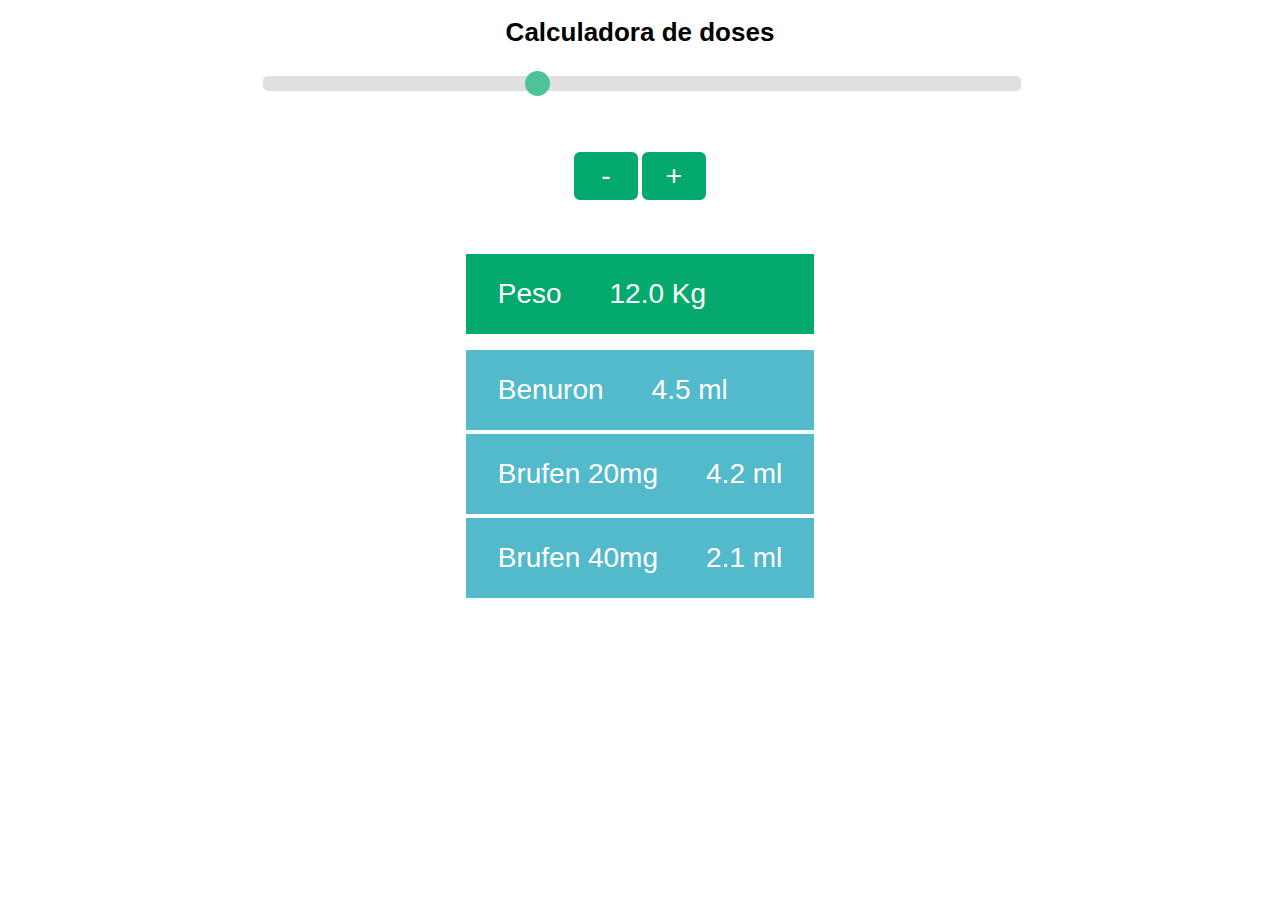
==== index.html @ f76f481a "Renamed html to index.hmtl" ====
<!DOCTYPE html>
<html>

<head>
    <link rel="stylesheet" href="calcdose.css">
</head>

<body>
    <h1>Calculadora de doses</h1>

    <div class="slidecontainer">
        <input class="slider" id="weightRange" type="range" min="20" max="300" value="120">
    </div>
    <div class="buttoncontainer">
        <div id="dec" class="button">-</div>
        <div id="inc" class="button">+</div>
    </div>
    <div class="tablecontainer">
        <div class="weightrow">
            <div class="display">Peso</div>
            <div class="display"><span id="weightDisplay"></span>&nbsp;Kg</div>
        </div>
        <div class="displayrow">
            <div class="display">Benuron</div>
            <div class="display"><span id="benuronDisplay"></span>&nbsp;ml</div>
        </div>
        <div class="displayrow">
            <div class="display">Brufen 20mg</div>
            <div class="display"><span id="brufen20Display"></span>&nbsp;ml</div>
        </div>
        <div class="displayrow">
            <div class="display">Brufen 40mg</div>
            <div class="display"><span id="brufen40Display"></span>&nbsp;ml</div>
        </div>
    </div>
    <script src="calcdose.js"></script>
</body>

</html>
---- calcdose.css ----
h1 {
    text-align: center;
}

body {
    font-size: small;
    font-family: sans-serif;
}

.slidecontainer {
    width: 60%;
    margin-left: auto;
    margin-right: auto;
    padding: 8px 8px;
    vertical-align: middle;
}

.slider {
    -webkit-appearance: none;
    appearance: none;
    width: 100%;
    height: 15px;
    border-radius: 5px;
    background: #d3d3d3;
    outline: none;
    opacity: 0.7;
    -webkit-transition: .2s;
    transition: opacity .2s;
}

.slider:hover {
    opacity: 1;
}

.slider::-webkit-slider-thumb {
    -webkit-appearance: none;
    appearance: none;
    width: 25px;
    height: 25px;
    border-radius: 50%;
    background: #04AA6D;
    cursor: pointer;
}

.slider::-moz-range-thumb {
    width: 25px;
    height: 25px;
    border-radius: 50%;
    background: #04AA6D;
    cursor: pointer;
}

.buttoncontainer {
    width: 60%;
    margin: auto;
    display: flex;
    justify-content: center;
    padding: 48px;
}

.button {
    background-color: #04AA6D;
    border: 2px solid white;
    border-radius: 8px;
    color: white;
    padding: 8px 8px;
    text-align: center;
    text-decoration: none;
    font-size: 28px;
    width: 48px;
}

.button:hover {
    background-color: white;
    border: 2px solid #04AA6D;
    border-radius: 8px;
    color: #04AA6D;
    cursor: pointer;
}

.tablecontainer {
    display: table;
    max-width: fit-content;
    margin-left: auto;
    margin-right: auto;
}

.weightrow {
    background-color: #04AA6D;
    color: white;
    padding: 8px 8px;
    text-align: center;
    font-size: 28px;
    margin: 4px;
    margin-bottom: 16px;
}

.displayrow {
    background-color: #53bacc;
    color: white;
    padding: 8px 8px;
    text-align: center;
    font-size: 28px;
    margin: 4px;
}

.display {
    min-width: 100%;
    padding: 16px 24px;
    display: table-cell;
}
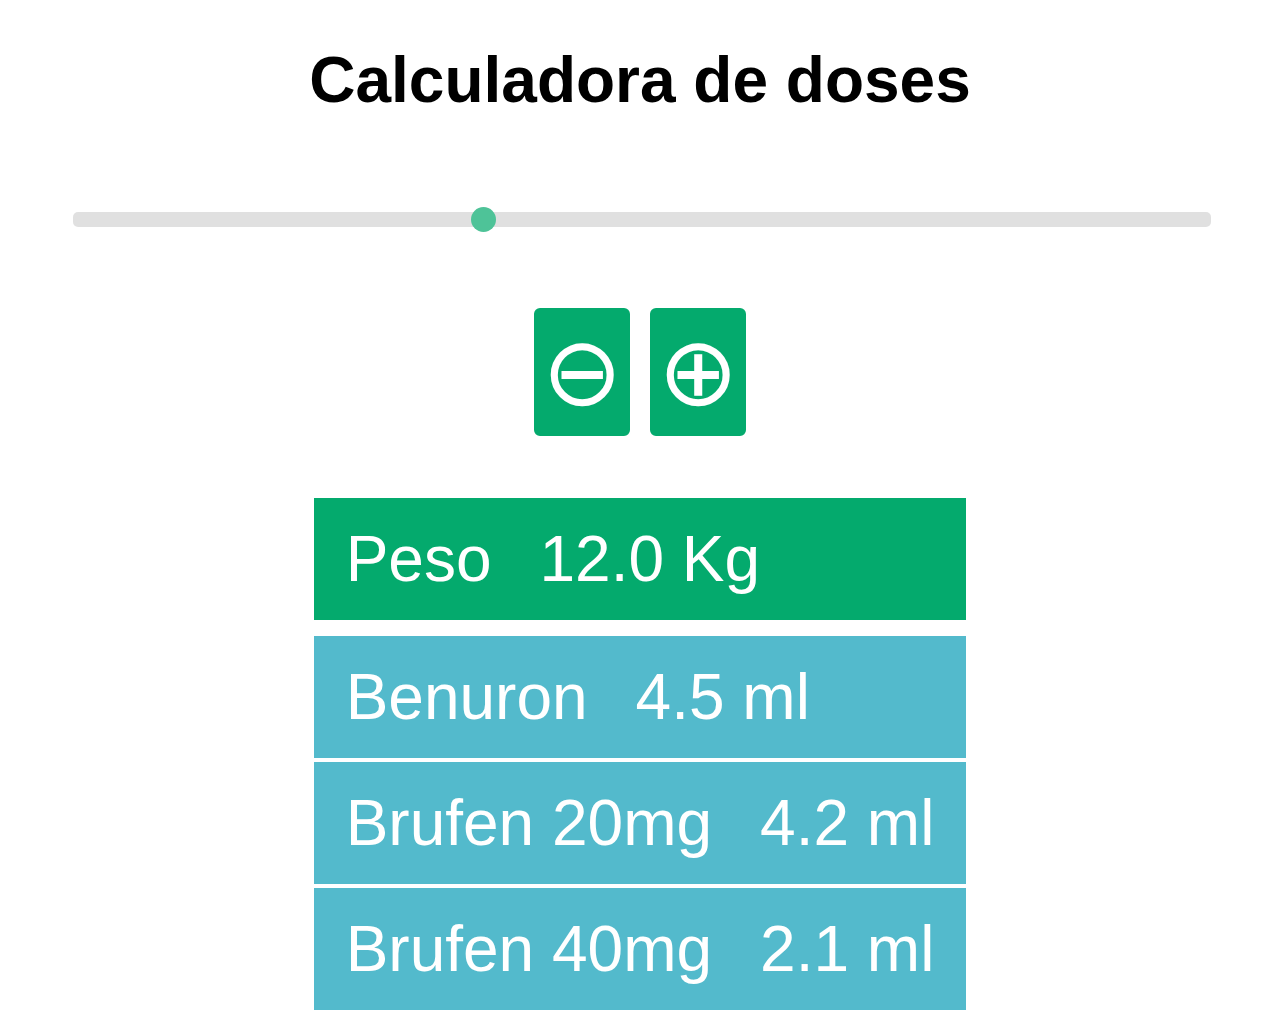
==== commit a8cc1414: "Cosmetic" ====
--- a/index.html
+++ b/index.html
@@ -12,8 +12,8 @@
         <input class="slider" id="weightRange" type="range" min="20" max="300" value="120">
     </div>
     <div class="buttoncontainer">
-        <div id="dec" class="button">-</div>
-        <div id="inc" class="button">+</div>
+        <div id="dec" class="button">&#8854;</div>
+        <div id="inc" class="button">&#8853;</div>
     </div>
     <div class="tablecontainer">
         <div class="weightrow">
--- a/calcdose.css
+++ b/calcdose.css
@@ -1,14 +1,15 @@
 h1 {
     text-align: center;
+    font-size: 64px;
 }
 
 body {
-    font-size: small;
+    font-size: 64px;
     font-family: sans-serif;
 }
 
 .slidecontainer {
-    width: 60%;
+    width: 90%;
     margin-left: auto;
     margin-right: auto;
     padding: 8px 8px;
@@ -51,7 +52,7 @@
 }
 
 .buttoncontainer {
-    width: 60%;
+    width: 90%;
     margin: auto;
     display: flex;
     justify-content: center;
@@ -64,10 +65,11 @@
     border-radius: 8px;
     color: white;
     padding: 8px 8px;
+    margin: 8px;
     text-align: center;
     text-decoration: none;
-    font-size: 28px;
-    width: 48px;
+    font-size: 96px;
+    /* width: px; */
 }
 
 .button:hover {
@@ -90,7 +92,6 @@
     color: white;
     padding: 8px 8px;
     text-align: center;
-    font-size: 28px;
     margin: 4px;
     margin-bottom: 16px;
 }
@@ -100,7 +101,6 @@
     color: white;
     padding: 8px 8px;
     text-align: center;
-    font-size: 28px;
     margin: 4px;
 }
 
@@ -108,4 +108,18 @@
     min-width: 100%;
     padding: 16px 24px;
     display: table-cell;
-}+}
+
+/*
+@media screen and (max-width: 799px) {
+    body {
+        font-size: x-large;
+    }
+}
+
+@media screen and (min-width: 800px) {
+    body {
+        font-size: xx-large;
+    }
+}
+*/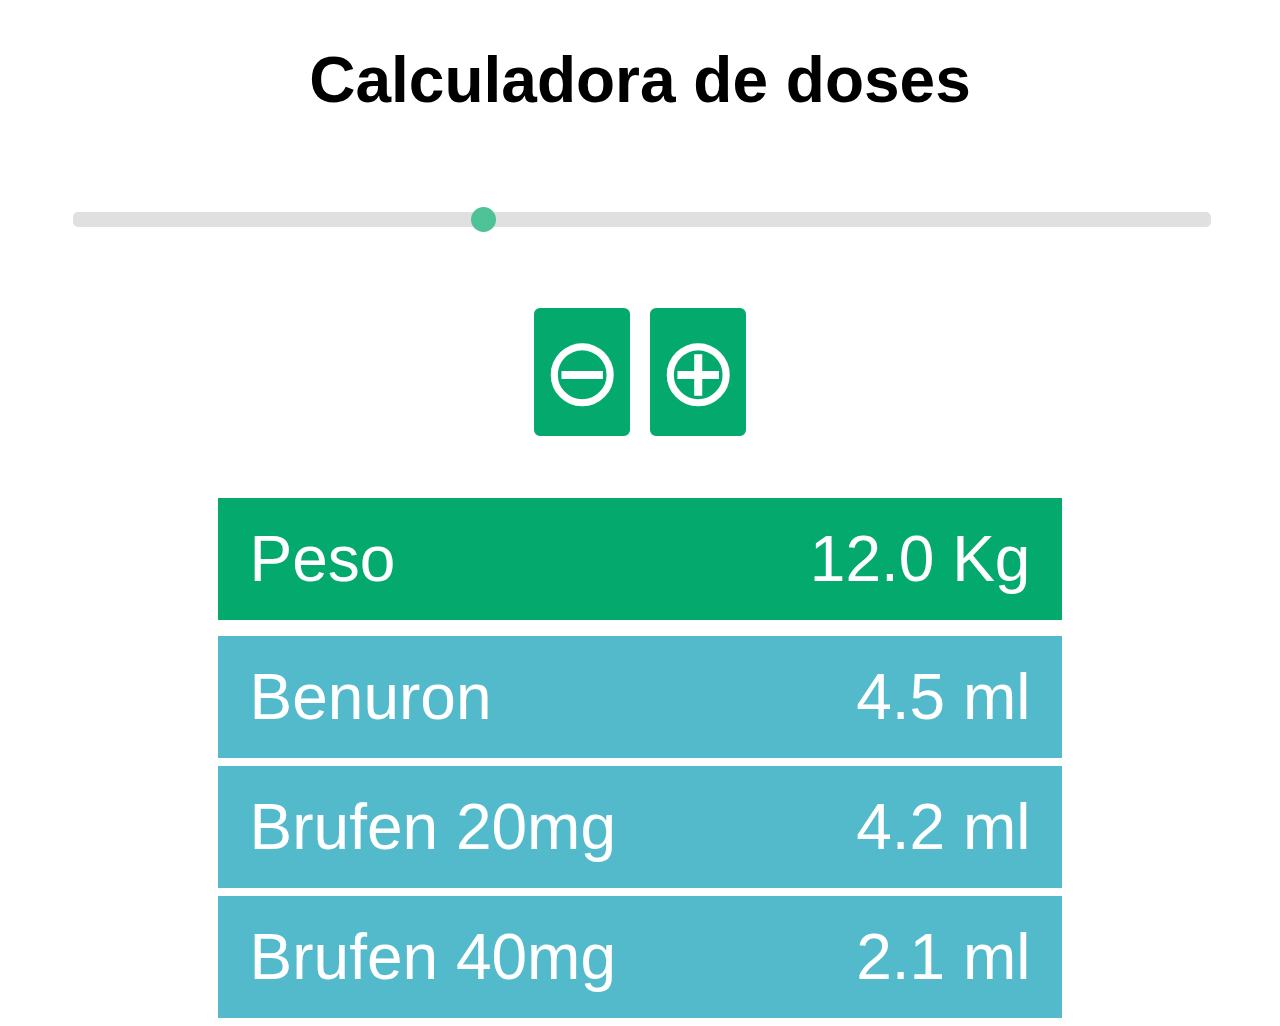
==== commit 4b5af850: "CSS fixes" ====
--- a/index.html
+++ b/index.html
@@ -18,19 +18,19 @@
     <div class="tablecontainer">
         <div class="weightrow">
             <div class="display">Peso</div>
-            <div class="display"><span id="weightDisplay"></span>&nbsp;Kg</div>
+            <div class="displayres"><span id="weightDisplay"></span>&nbsp;Kg</div>
         </div>
         <div class="displayrow">
             <div class="display">Benuron</div>
-            <div class="display"><span id="benuronDisplay"></span>&nbsp;ml</div>
+            <div class="displayres"><span id="benuronDisplay"></span>&nbsp;ml</div>
         </div>
         <div class="displayrow">
             <div class="display">Brufen 20mg</div>
-            <div class="display"><span id="brufen20Display"></span>&nbsp;ml</div>
+            <div class="displayres"><span id="brufen20Display"></span>&nbsp;ml</div>
         </div>
         <div class="displayrow">
             <div class="display">Brufen 40mg</div>
-            <div class="display"><span id="brufen40Display"></span>&nbsp;ml</div>
+            <div class="displayres"><span id="brufen40Display"></span>&nbsp;ml</div>
         </div>
     </div>
     <script src="calcdose.js"></script>
--- a/calcdose.css
+++ b/calcdose.css
@@ -81,33 +81,43 @@
 }
 
 .tablecontainer {
-    display: table;
     max-width: fit-content;
     margin-left: auto;
     margin-right: auto;
 }
 
 .weightrow {
+    display: grid;
+    grid-template-columns: 1fr 1fr;
     background-color: #04AA6D;
     color: white;
     padding: 8px 8px;
-    text-align: center;
     margin: 4px;
     margin-bottom: 16px;
 }
 
 .displayrow {
+    display: grid;
+    grid-template-columns: 1fr 1fr;
     background-color: #53bacc;
     color: white;
     padding: 8px 8px;
-    text-align: center;
     margin: 4px;
+    margin-bottom: 8px;
 }
 
 .display {
-    min-width: 100%;
+    /*min-width: 100%;*/
     padding: 16px 24px;
-    display: table-cell;
+    display: inline-block;
+    text-align: left;
+}
+
+.displayres {
+    /*min-width: 100%;*/
+    padding: 16px 24px;
+    display: inline-block;
+    text-align: right;
 }
 
 /*
